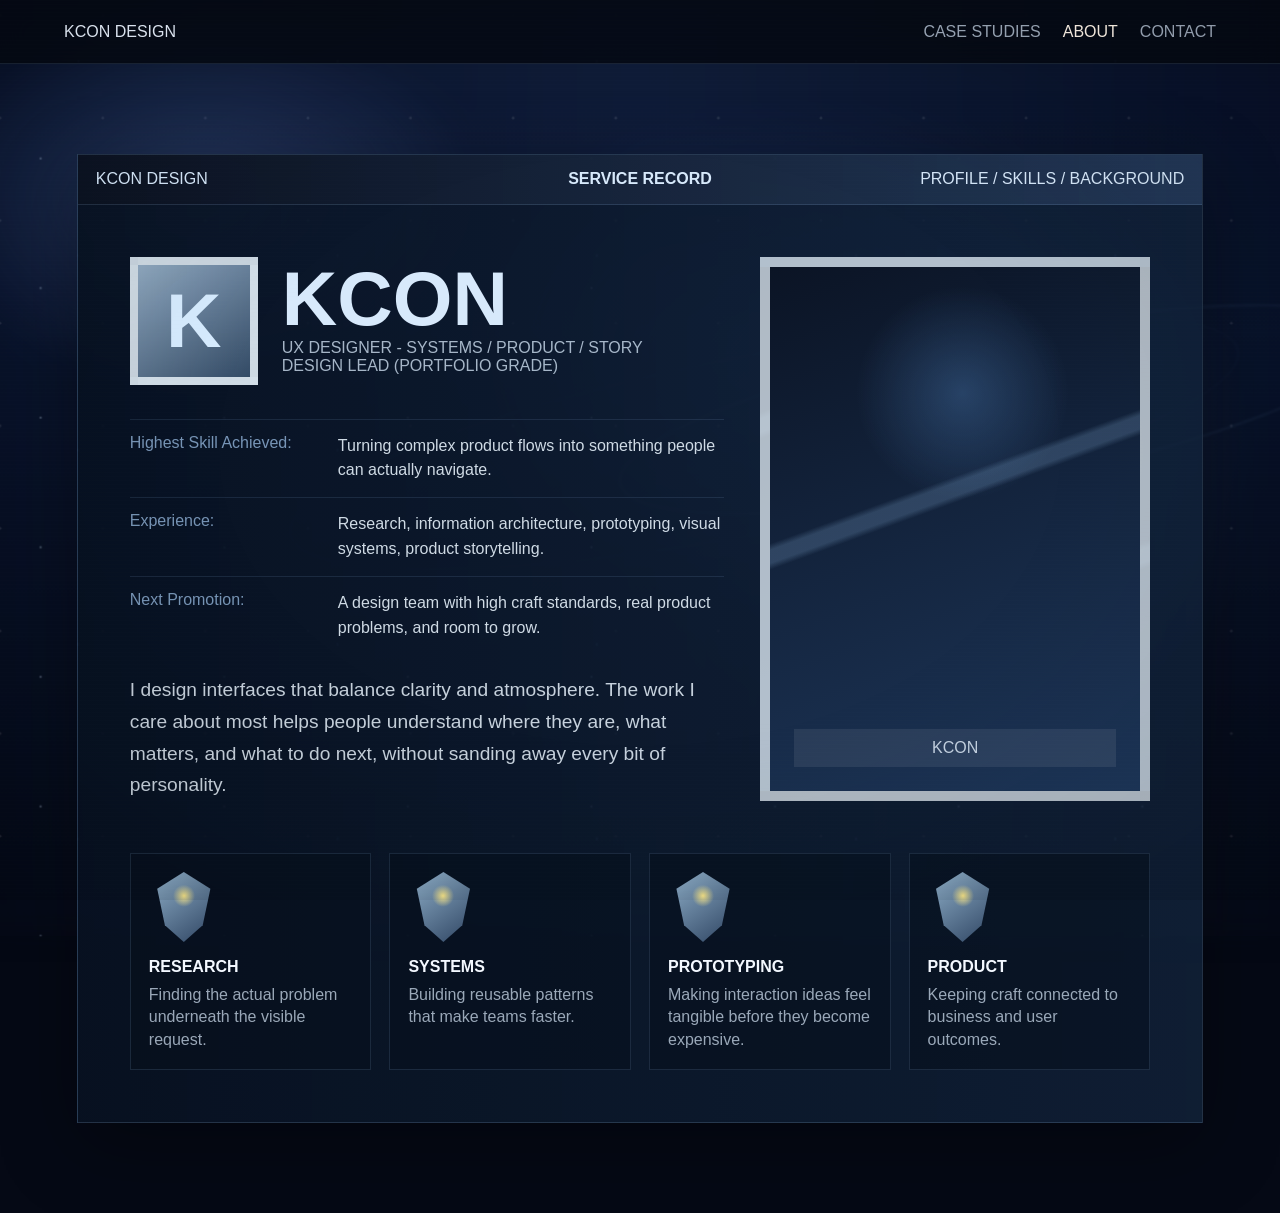
==== about-halo.html @ 11b6bf16 "Add files via upload" ====
<!doctype html>
<html lang="en">
  <head>
    <meta charset="utf-8">
    <meta name="viewport" content="width=device-width, initial-scale=1">
    <title>KCON Design - About Record</title>
    <link rel="stylesheet" href="halo-scroll.css">
  </head>
  <body class="about-page">
    <div class="ambient" aria-hidden="true">
      <div class="stars stars-a"></div>
      <div class="stars stars-b"></div>
      <div class="nebula"></div>
      <div class="ring ring-one"></div>
      <div class="ring ring-two"></div>
    </div>
    <div class="scanlines" aria-hidden="true"></div>

    <header class="page-top">
      <a href="halo-scroll.html">KCON DESIGN</a>
      <nav aria-label="Portfolio sections">
        <a href="halo-scroll.html#case-studies">Case Studies</a>
        <a aria-current="page" href="about-halo.html">About</a>
        <a href="halo-scroll.html#contact">Contact</a>
      </nav>
    </header>

    <main class="about-record-page">
      <section class="record-shell" aria-label="About service record">
        <div class="record-header">
          <span>KCON DESIGN</span>
          <strong>SERVICE RECORD</strong>
          <span>PROFILE / SKILLS / BACKGROUND</span>
        </div>

        <div class="record-page-grid">
          <section class="record-profile">
            <div class="record-identity">
              <div class="rank-mark" aria-hidden="true">K</div>
              <div>
                <h1>KCON</h1>
                <p>UX Designer - Systems / Product / Story</p>
                <span>Design Lead (Portfolio Grade)</span>
              </div>
            </div>

            <dl class="record-stats">
              <div>
                <dt>Highest Skill Achieved:</dt>
                <dd>Turning complex product flows into something people can actually navigate.</dd>
              </div>
              <div>
                <dt>Experience:</dt>
                <dd>Research, information architecture, prototyping, visual systems, product storytelling.</dd>
              </div>
              <div>
                <dt>Next Promotion:</dt>
                <dd>A design team with high craft standards, real product problems, and room to grow.</dd>
              </div>
            </dl>

            <p class="record-copy">I design interfaces that balance clarity and atmosphere. The work I care about most helps people understand where they are, what matters, and what to do next, without sanding away every bit of personality.</p>
          </section>

          <aside class="record-portrait" aria-label="Profile image placeholder">
            <div class="portrait-card">
              <span>KCON</span>
            </div>
          </aside>
        </div>

        <section class="skill-medals" aria-label="Skills">
          <div class="medal medal-research"><span></span><b>Research</b><em>Finding the actual problem underneath the visible request.</em></div>
          <div class="medal medal-systems"><span></span><b>Systems</b><em>Building reusable patterns that make teams faster.</em></div>
          <div class="medal medal-motion"><span></span><b>Prototyping</b><em>Making interaction ideas feel tangible before they become expensive.</em></div>
          <div class="medal medal-product"><span></span><b>Product</b><em>Keeping craft connected to business and user outcomes.</em></div>
        </section>
      </section>
    </main>
  </body>
</html>
---- halo-scroll.css ----
:root {
  --blue-black: #050915;
  --panel: rgba(4, 10, 21, 0.72);
  --panel-strong: rgba(10, 23, 43, 0.9);
  --panel-edge: rgba(151, 190, 236, 0.18);
  --text: #d7e9fb;
  --muted: rgba(216, 232, 250, 0.72);
  --accent: #a97851;
  --paper: #f4f7fb;
  --ink: #142033;
}

* {
  box-sizing: border-box;
}

html {
  scroll-behavior: smooth;
}

body {
  margin: 0;
  background: var(--blue-black);
  color: var(--text);
  font-family: Bahnschrift, "Arial Narrow", "Segoe UI", Arial, sans-serif;
}

.ambient,
.ambient > * {
  position: fixed;
  inset: 0;
}

.ambient {
  z-index: -4;
  transform: scale(1.08);
  animation: cameraDrift 52s ease-in-out infinite alternate;
  background:
    radial-gradient(circle at 72% 53%, rgba(80, 130, 190, 0.2), transparent 28%),
    linear-gradient(180deg, #08112a 0%, #0a1530 38%, #050916 100%);
}

.stars {
  opacity: 0.45;
  background-repeat: repeat;
}

.stars-a {
  background-image:
    radial-gradient(circle, rgba(207, 232, 255, 0.75) 0 1px, transparent 1.5px),
    radial-gradient(circle, rgba(124, 171, 232, 0.55) 0 1px, transparent 1.4px);
  background-size: 170px 120px, 240px 180px;
  animation: starPan 90s linear infinite;
}

.stars-b {
  opacity: 0.2;
  background-image: radial-gradient(circle, rgba(255, 255, 255, 0.7) 0 1px, transparent 1.3px);
  background-size: 95px 95px;
  animation: starPanReverse 120s linear infinite;
}

.nebula {
  opacity: 0.8;
  background:
    radial-gradient(ellipse at 18% 24%, rgba(110, 150, 230, 0.34), transparent 18%),
    radial-gradient(ellipse at 62% 40%, rgba(58, 112, 180, 0.24), transparent 30%),
    linear-gradient(90deg, rgba(4, 9, 18, 0.2), rgba(86, 122, 180, 0.13), rgba(4, 9, 18, 0.25));
  filter: blur(14px);
}

.ring {
  border: 2px solid rgba(126, 171, 218, 0.15);
  border-radius: 50%;
  filter: blur(1px);
  opacity: 0.6;
  transform: rotate(-11deg);
}

.ring-one {
  width: 56vw;
  height: 11vw;
  min-width: 640px;
  min-height: 125px;
  inset: 38% auto auto 48%;
}

.ring-two {
  width: 70vw;
  height: 13vw;
  min-width: 820px;
  min-height: 150px;
  inset: 40% auto auto 24%;
  opacity: 0.18;
}

.scanlines {
  position: fixed;
  inset: 0;
  z-index: 20;
  pointer-events: none;
  opacity: 0.16;
  background:
    linear-gradient(rgba(255, 255, 255, 0.04) 1px, transparent 1px),
    radial-gradient(ellipse at center, transparent 44%, rgba(0, 0, 0, 0.58) 100%);
  background-size: 100% 4px, 100% 100%;
}

.hero {
  position: relative;
  min-height: 100vh;
  overflow: hidden;
}

.menu-panel {
  position: absolute;
  left: clamp(20px, 6.8vw, 130px);
  bottom: 0;
  width: min(510px, calc(100vw - 40px));
  min-height: clamp(360px, 48vh, 500px);
  padding: 0 0 24px;
  background: linear-gradient(90deg, var(--panel), rgba(3, 8, 18, 0.42));
  border-left: 1px solid var(--panel-edge);
}

.menu-item,
.menu-settings {
  display: flex;
  align-items: center;
  min-height: 44px;
  padding: 5px 16px 3px;
  color: var(--muted);
  text-decoration: none;
  text-transform: uppercase;
  font-size: clamp(1.35rem, 2.1vw, 1.85rem);
  line-height: 1;
}

.menu-item.active,
.menu-item:hover {
  color: #fff5e9;
  background: linear-gradient(90deg, rgba(174, 108, 65, 0.92), rgba(125, 68, 45, 0.68));
}

.menu-settings {
  position: absolute;
  left: 0;
  right: 0;
  bottom: 28px;
  min-height: 48px;
  text-transform: none;
  font-size: 1.35rem;
  border-top: 1px solid rgba(151, 190, 236, 0.12);
  border-bottom: 1px solid rgba(151, 190, 236, 0.09);
}

.play-dot {
  position: relative;
  width: 28px;
  height: 28px;
  margin-right: 10px;
  border: 2px solid rgba(238, 246, 255, 0.85);
  border-radius: 50%;
}

.play-dot::before {
  content: "";
  position: absolute;
  left: 9px;
  top: 6px;
  width: 0;
  height: 0;
  border-top: 6px solid transparent;
  border-bottom: 6px solid transparent;
  border-left: 9px solid rgba(255, 255, 255, 0.94);
}

.brand-lockup {
  position: absolute;
  right: clamp(22px, 7.3vw, 140px);
  bottom: clamp(150px, 23vh, 250px);
  width: min(640px, 50vw);
  display: flex;
  flex-direction: column;
  align-items: flex-end;
  text-align: right;
}

.logo-word {
  color: #d9efff;
  font-family: "Eurostile Extended", "BankGothic Md BT", Bahnschrift, "Segoe UI", Arial, sans-serif;
  font-size: clamp(5.2rem, 9vw, 7.35rem);
  font-weight: 900;
  line-height: 0.72;
  transform: scaleX(1.34);
  transform-origin: right center;
  text-shadow:
    0 0 5px rgba(255, 255, 255, 0.8),
    0 0 20px rgba(89, 166, 255, 0.72),
    0 0 46px rgba(44, 115, 230, 0.48);
}

.subtitle {
  width: min(420px, 76%);
  margin-top: 10px;
  color: rgba(83, 122, 168, 0.92);
  font-family: "BankGothic Md BT", Bahnschrift, "Arial Narrow", Arial, sans-serif;
  font-size: clamp(1.85rem, 3.8vw, 2.72rem);
  font-weight: 900;
  line-height: 0.78;
  transform: scaleX(1.18) scaleY(0.98);
  transform-origin: right center;
}

.brand-lockup p {
  max-width: 560px;
  margin: 24px 0 0 auto;
  color: rgba(216, 232, 250, 0.72);
  font-size: 1.06rem;
}

.section-band {
  position: relative;
  padding: 110px clamp(24px, 7vw, 120px);
  background: rgba(5, 10, 20, 0.82);
  border-top: 1px solid rgba(161, 197, 236, 0.12);
}

.section-heading {
  display: grid;
  grid-template-columns: 0.38fr 1fr;
  gap: 54px;
  max-width: 1220px;
  margin: 0 auto 46px;
}

.section-heading p,
.case-preview p,
.case-article header p,
.article-section > div > p,
.contact-band > p {
  margin: 0;
  color: rgba(155, 190, 229, 0.76);
  text-transform: uppercase;
  font-weight: 700;
}

.section-heading h1 {
  margin: 0;
  max-width: 840px;
  font-size: clamp(2.4rem, 5vw, 5rem);
  line-height: 0.95;
}

.case-console {
  max-width: 1220px;
  margin: 0 auto;
  color: #dbeeff;
  background: linear-gradient(90deg, rgba(8, 18, 34, 0.9), rgba(18, 36, 60, 0.74));
  border: 1px solid rgba(161, 197, 236, 0.18);
  box-shadow: 0 22px 70px rgba(0, 0, 0, 0.34);
}

.console-header,
.console-footer {
  display: grid;
  grid-template-columns: 1fr auto 1fr;
  align-items: center;
  min-height: 42px;
  padding: 0 18px;
  background: linear-gradient(90deg, rgba(12, 19, 34, 0.94), rgba(40, 63, 96, 0.78));
  border-bottom: 1px solid rgba(151, 190, 236, 0.16);
}

.console-header span:last-child {
  text-align: right;
}

.console-grid {
  display: grid;
  grid-template-columns: minmax(360px, 0.95fr) minmax(440px, 1.05fr);
  gap: 26px;
  padding: 28px;
}

.case-list {
  display: grid;
  grid-template-columns: 1fr 1fr;
  align-content: start;
  gap: 14px;
}

.case-card {
  display: grid;
  gap: 10px;
  min-height: 168px;
  padding: 12px;
  color: #e7f2ff;
  text-decoration: none;
  background: rgba(13, 28, 50, 0.76);
  border: 1px solid rgba(159, 196, 236, 0.16);
}

.case-card.active,
.case-card:hover {
  background:
    linear-gradient(90deg, rgba(164, 94, 54, 0.46), rgba(13, 28, 50, 0.76)),
    rgba(13, 28, 50, 0.76);
  border-color: rgba(222, 177, 134, 0.46);
}

.case-card strong {
  display: block;
  font-size: 1.05rem;
}

.case-card em {
  display: block;
  margin-top: 3px;
  color: rgba(216, 232, 250, 0.7);
  font-style: normal;
  line-height: 1.25;
}

.case-thumb,
.preview-frame {
  min-height: 96px;
  border: 8px solid rgba(5, 10, 19, 0.7);
}

.preview-frame {
  min-height: 250px;
  border-width: 12px;
}

.thumb-orbit {
  background:
    radial-gradient(circle at 72% 34%, transparent 0 24px, rgba(224, 237, 255, 0.86) 25px 28px, transparent 29px),
    linear-gradient(135deg, rgba(210, 154, 110, 0.74), transparent 32%),
    linear-gradient(160deg, #213b5f, #0c1526 66%);
}

.thumb-signal {
  background:
    linear-gradient(90deg, transparent 18%, rgba(126, 189, 255, 0.72) 19% 21%, transparent 22%),
    radial-gradient(circle at 28% 42%, rgba(151, 231, 203, 0.82), transparent 16%),
    linear-gradient(145deg, #12364f, #071323);
}

.thumb-field {
  background:
    radial-gradient(circle at 68% 32%, rgba(216, 154, 104, 0.72), transparent 19%),
    linear-gradient(160deg, #1b2b40, #081324);
}

.thumb-atlas {
  background:
    linear-gradient(120deg, rgba(222, 233, 245, 0.86) 0 18%, transparent 18% 33%, rgba(154, 209, 255, 0.54) 33% 45%, transparent 46%),
    radial-gradient(circle at 70% 72%, rgba(205, 149, 104, 0.78), transparent 20%),
    linear-gradient(145deg, #10243e, #060d18);
}

.case-preview {
  padding: 16px;
  background: rgba(8, 18, 35, 0.48);
  border-left: 1px solid rgba(151, 190, 236, 0.12);
}

.case-preview h2 {
  margin: 10px 0 10px;
  color: #f2f8ff;
  font-size: clamp(2.1rem, 4vw, 3.8rem);
  line-height: 0.96;
}

.case-preview > span {
  display: block;
  color: rgba(226, 239, 255, 0.76);
  line-height: 1.55;
}

.case-preview dl {
  display: grid;
  grid-template-columns: 1fr;
  gap: 8px;
  margin: 22px 0;
}

.case-preview dl div {
  display: grid;
  grid-template-columns: 90px 1fr;
  gap: 14px;
}

.case-preview dt {
  color: rgba(151, 190, 236, 0.74);
  text-transform: uppercase;
}

.case-preview dd {
  margin: 0;
}

.open-case {
  display: inline-flex;
  align-items: center;
  min-height: 40px;
  padding: 0 16px;
  color: #fff7ef;
  text-decoration: none;
  text-transform: uppercase;
  background: linear-gradient(90deg, rgba(174, 108, 65, 0.92), rgba(125, 68, 45, 0.68));
}

.console-footer {
  display: flex;
  justify-content: space-between;
  min-height: 44px;
  border-top: 1px solid rgba(151, 190, 236, 0.12);
  border-bottom: 0;
  color: rgba(216, 232, 250, 0.72);
}

.console-footer b {
  display: inline-grid;
  place-items: center;
  width: 19px;
  height: 19px;
  margin-right: 6px;
  color: #dff7df;
  background: #2b8c47;
  border-radius: 50%;
  font-size: 0.75rem;
}

.console-footer .button-b {
  color: #ffd8da;
  background: #a63042;
}

.case-article {
  max-width: 1120px;
  margin: 0 auto 120px;
  color: var(--ink);
  background: var(--paper);
  box-shadow: 0 30px 90px rgba(0, 0, 0, 0.36);
}

.article-hero {
  padding: 58px;
  color: #f7fbff;
  background:
    radial-gradient(circle at 82% 18%, rgba(93, 151, 218, 0.42), transparent 26%),
    linear-gradient(135deg, #101a2b, #263d5f);
}

.article-hero h2 {
  max-width: 720px;
  margin: 14px 0 18px;
  font-size: clamp(2.8rem, 6vw, 5.5rem);
  line-height: 0.94;
}

.article-hero span {
  display: block;
  max-width: 720px;
  color: rgba(238, 246, 255, 0.82);
  font-size: 1.25rem;
  line-height: 1.5;
}

.article-hero dl {
  display: grid;
  grid-template-columns: repeat(3, 1fr);
  gap: 18px;
  margin: 46px 0 0;
}

.article-hero dt {
  color: rgba(209, 229, 249, 0.6);
  font-size: 0.8rem;
  text-transform: uppercase;
}

.article-hero dd {
  margin: 6px 0 0;
}

.article-section {
  padding: 58px;
}

.article-split {
  display: grid;
  grid-template-columns: 0.8fr 1.2fr;
  gap: 54px;
}

.article-section h3 {
  margin: 0;
  color: #162239;
  font-size: 2.2rem;
  line-height: 1.08;
}

.article-section p {
  margin: 0;
  color: #465870;
  line-height: 1.65;
}

.article-showcase,
.article-cards {
  display: grid;
  grid-template-columns: repeat(3, 1fr);
  gap: 18px;
  padding: 0 58px 58px;
}

.phone-mock {
  display: grid;
  place-items: end center;
  min-height: 330px;
  padding: 24px;
  color: #eaf3ff;
  background:
    radial-gradient(circle at 50% 28%, rgba(80, 151, 222, 0.36), transparent 23%),
    linear-gradient(160deg, #101c2f, #263f63);
  border-radius: 8px;
  box-shadow: inset 0 0 0 10px #111928;
}

.phone-mock.alt {
  background:
    radial-gradient(circle at 48% 34%, rgba(184, 112, 74, 0.34), transparent 24%),
    linear-gradient(160deg, #121b2c, #31415c);
}

.phone-mock.third {
  background:
    radial-gradient(circle at 54% 24%, rgba(103, 174, 139, 0.34), transparent 24%),
    linear-gradient(160deg, #101c2f, #1d3c4c);
}

.phone-mock span {
  width: 100%;
  padding: 12px;
  text-align: center;
  background: rgba(255, 255, 255, 0.1);
}

.article-cards {
  padding-top: 0;
}

.article-cards div {
  padding: 24px;
  background: #e8eef6;
  border: 1px solid #d5deeb;
}

.case-page {
  background:
    radial-gradient(ellipse at 78% 18%, rgba(88, 141, 203, 0.2), transparent 30%),
    linear-gradient(180deg, #060b16, #111a2a 40%, #edf2f8 40%);
}

.case-page-main {
  padding: clamp(36px, 7vw, 92px) clamp(20px, 6vw, 110px) 120px;
}

.case-page-article {
  margin-bottom: 0;
}

.signal-hero {
  background:
    radial-gradient(circle at 72% 24%, rgba(103, 205, 180, 0.34), transparent 24%),
    linear-gradient(135deg, #0d1c2c, #224766);
}

.field-hero {
  background:
    radial-gradient(circle at 78% 20%, rgba(216, 154, 104, 0.36), transparent 24%),
    linear-gradient(135deg, #111a2b, #35415e);
}

.atlas-hero {
  background:
    radial-gradient(circle at 78% 20%, rgba(205, 149, 104, 0.34), transparent 24%),
    linear-gradient(135deg, #111827, #2a4565);
}

.contact-band {
  min-height: 70vh;
}

.contact-band h2 {
  max-width: 760px;
  margin: 18px 0 24px;
  font-size: clamp(2.4rem, 5vw, 5rem);
  line-height: 0.96;
}

.contact-band a {
  color: #eaf3ff;
  font-size: 1.25rem;
}

.page-top {
  position: sticky;
  top: 0;
  z-index: 10;
  display: flex;
  justify-content: space-between;
  align-items: center;
  min-height: 64px;
  padding: 0 clamp(20px, 5vw, 72px);
  color: #eaf3ff;
  background: rgba(5, 9, 18, 0.82);
  border-bottom: 1px solid rgba(151, 190, 236, 0.14);
  backdrop-filter: blur(14px);
}

.page-top a {
  color: inherit;
  text-decoration: none;
  text-transform: uppercase;
  letter-spacing: 0;
}

.page-top nav {
  display: flex;
  gap: 22px;
}

.page-top nav a {
  color: rgba(216, 232, 250, 0.72);
}

.page-top nav a[aria-current="page"],
.page-top nav a:hover {
  color: #fff5e9;
}

.about-record-page {
  min-height: calc(100vh - 64px);
  padding: clamp(36px, 7vw, 92px) clamp(20px, 6vw, 110px);
}

.record-shell {
  max-width: 1180px;
  margin: 0 auto;
  background: linear-gradient(90deg, rgba(8, 18, 34, 0.92), rgba(18, 36, 60, 0.78));
  border: 1px solid rgba(161, 197, 236, 0.18);
  box-shadow: 0 22px 70px rgba(0, 0, 0, 0.34);
}

.record-header {
  display: grid;
  grid-template-columns: 1fr auto 1fr;
  align-items: center;
  min-height: 50px;
  padding: 0 18px;
  background: linear-gradient(90deg, rgba(12, 19, 34, 0.94), rgba(40, 63, 96, 0.78));
  border-bottom: 1px solid rgba(151, 190, 236, 0.16);
}

.record-header span:last-child {
  text-align: right;
}

.record-page-grid {
  display: grid;
  grid-template-columns: minmax(0, 1fr) minmax(280px, 390px);
  gap: 36px;
  padding: clamp(26px, 5vw, 52px);
}

.record-identity {
  display: grid;
  grid-template-columns: 128px 1fr;
  gap: 24px;
  align-items: center;
}

.rank-mark {
  display: grid;
  place-items: center;
  width: 128px;
  height: 128px;
  color: #d7ecff;
  background: linear-gradient(145deg, rgba(158, 185, 210, 0.9), rgba(58, 84, 112, 0.86));
  border: 8px solid rgba(221, 231, 239, 0.88);
  font-size: 4.8rem;
  font-weight: 800;
}

.record-identity h1 {
  margin: 0 0 8px;
  font-size: clamp(3rem, 6vw, 5.5rem);
  line-height: 0.85;
}

.record-identity p,
.record-identity span {
  display: block;
  margin: 0;
  color: rgba(216, 232, 250, 0.76);
  text-transform: uppercase;
}

.record-stats {
  display: grid;
  gap: 14px;
  margin: 34px 0;
}

.record-stats div {
  display: grid;
  grid-template-columns: 190px 1fr;
  gap: 18px;
  padding-top: 14px;
  border-top: 1px solid rgba(151, 190, 236, 0.12);
}

.record-stats dt {
  color: rgba(155, 190, 229, 0.76);
}

.record-stats dd {
  margin: 0;
  color: rgba(235, 246, 255, 0.88);
  line-height: 1.55;
}

.record-copy {
  max-width: 760px;
  margin: 0;
  color: rgba(235, 246, 255, 0.84);
  font-size: 1.2rem;
  line-height: 1.65;
}

.record-portrait {
  display: grid;
  align-items: stretch;
}

.portrait-card {
  display: grid;
  place-items: end center;
  min-height: 420px;
  padding: 24px;
  color: rgba(230, 243, 255, 0.82);
  background:
    linear-gradient(160deg, transparent 0 42%, rgba(146, 189, 231, 0.22) 43% 45%, transparent 46%),
    radial-gradient(circle at 52% 24%, rgba(98, 160, 230, 0.28), transparent 24%),
    linear-gradient(160deg, #0b1425, #1d3659);
  border: 10px solid rgba(221, 231, 239, 0.78);
}

.portrait-card span {
  width: 100%;
  padding: 10px;
  text-align: center;
  background: rgba(255, 255, 255, 0.08);
}

.skill-medals {
  display: grid;
  grid-template-columns: repeat(4, 1fr);
  gap: 18px;
  padding: 0 clamp(26px, 5vw, 52px) clamp(26px, 5vw, 52px);
}

.medal {
  min-height: 190px;
  padding: 18px;
  background: rgba(7, 15, 29, 0.55);
  border: 1px solid rgba(151, 190, 236, 0.14);
}

.medal span {
  display: block;
  width: 70px;
  height: 70px;
  margin-bottom: 16px;
  background:
    radial-gradient(circle at 50% 34%, rgba(250, 230, 133, 0.96), transparent 19%),
    linear-gradient(145deg, rgba(166, 202, 229, 0.88), rgba(48, 71, 103, 0.88));
  clip-path: polygon(50% 0, 88% 24%, 77% 76%, 50% 100%, 23% 76%, 12% 24%);
}

.medal b,
.medal em {
  display: block;
}

.medal b {
  color: #f3f8ff;
  text-transform: uppercase;
}

.medal em {
  margin-top: 8px;
  color: rgba(216, 232, 250, 0.7);
  font-style: normal;
  line-height: 1.4;
}

@keyframes cameraDrift {
  from { transform: scale(1.09) translate3d(-1.8%, -0.7%, 0); }
  to { transform: scale(1.09) translate3d(2.5%, 1.1%, 0); }
}

@keyframes starPan {
  to { background-position: -700px 30px, -460px 80px; }
}

@keyframes starPanReverse {
  to { background-position: 440px 0; }
}

@media (max-width: 920px) {
  .brand-lockup {
    top: 12vh;
    right: 20px;
    bottom: auto;
    left: 20px;
    width: auto;
  }

  .section-heading,
  .console-grid,
  .article-split,
  .article-showcase,
  .article-cards,
  .article-hero dl {
    grid-template-columns: 1fr;
  }

  .record-page-grid,
  .skill-medals,
  .record-stats div {
    grid-template-columns: 1fr;
  }

  .case-list {
    grid-template-columns: 1fr;
  }

  .article-hero,
  .article-section {
    padding: 34px 24px;
  }

  .article-showcase,
  .article-cards {
    padding: 0 24px 34px;
  }
}

@media (max-width: 620px) {
  .menu-panel {
    left: 16px;
    right: 16px;
    width: auto;
  }

  .logo-word {
    transform: scaleX(1.08);
    transform-origin: right center;
  }

  .console-header {
    grid-template-columns: 1fr;
    gap: 4px;
    padding: 10px 14px;
  }

  .console-header strong {
    order: -1;
  }

  .console-header span:last-child {
    text-align: left;
  }

  .case-preview dl div {
    grid-template-columns: 1fr;
    gap: 2px;
  }

  .page-top,
  .page-top nav,
  .record-identity {
    align-items: flex-start;
    grid-template-columns: 1fr;
  }

  .page-top {
    display: grid;
    gap: 8px;
    padding-top: 12px;
    padding-bottom: 12px;
  }

  .rank-mark {
    width: 112px;
    height: 112px;
  }
}
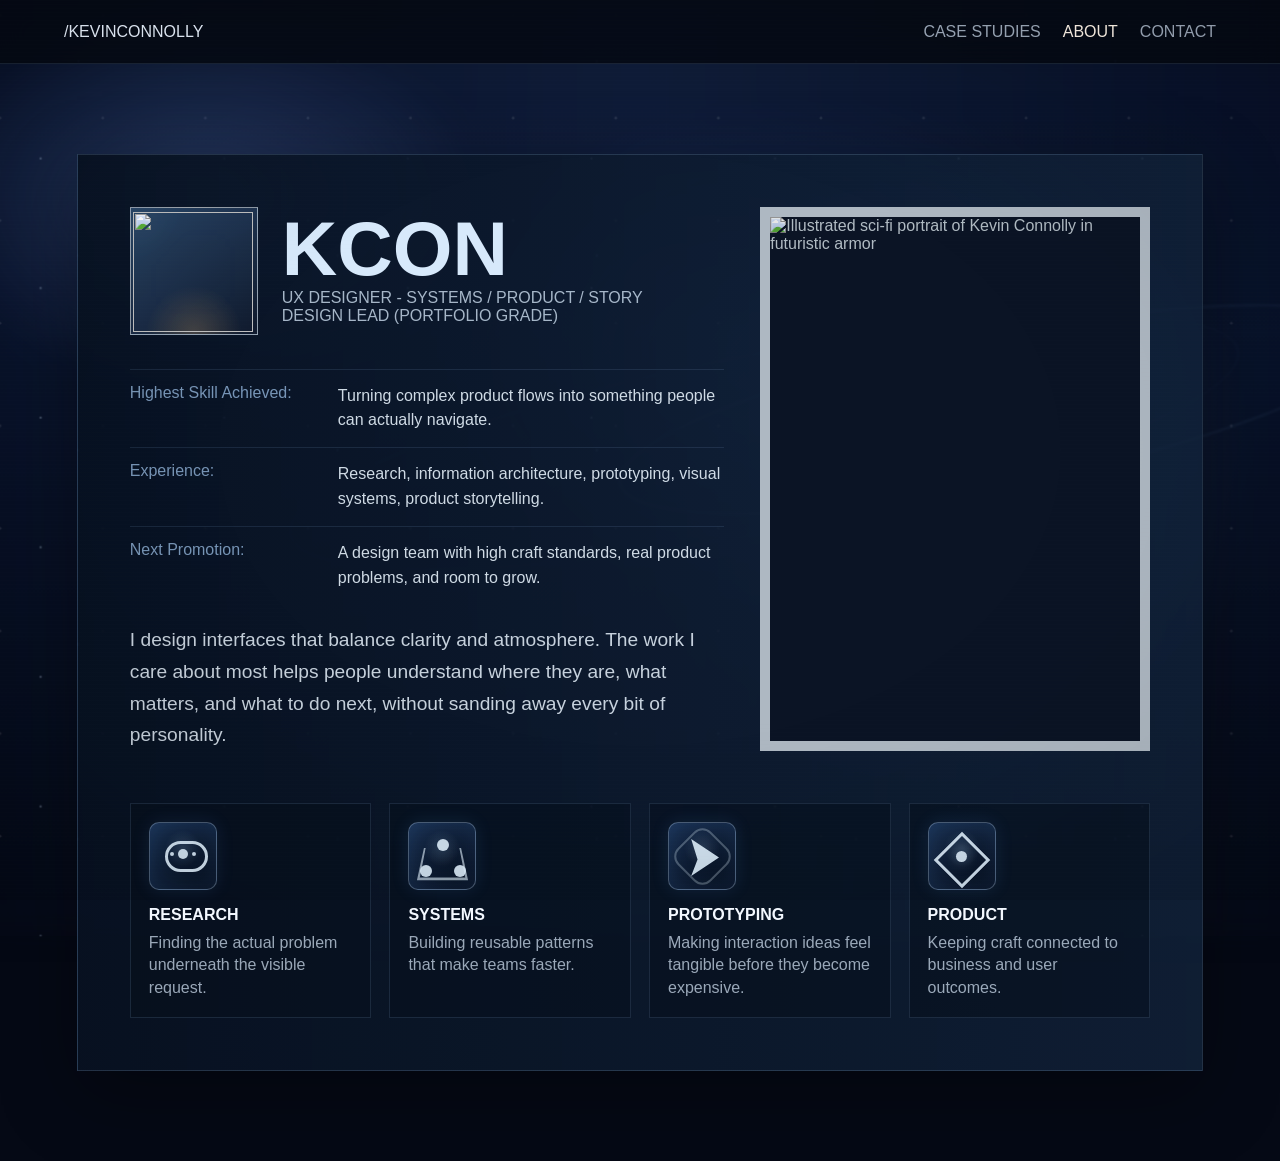
==== commit 05f026b7: "Add files via upload" ====
--- a/about-halo.html
+++ b/about-halo.html
@@ -1,81 +1,77 @@
-<!doctype html>
-<html lang="en">
-  <head>
-    <meta charset="utf-8">
-    <meta name="viewport" content="width=device-width, initial-scale=1">
-    <title>KCON Design - About Record</title>
-    <link rel="stylesheet" href="halo-scroll.css">
-  </head>
-  <body class="about-page">
-    <div class="ambient" aria-hidden="true">
-      <div class="stars stars-a"></div>
-      <div class="stars stars-b"></div>
-      <div class="nebula"></div>
-      <div class="ring ring-one"></div>
-      <div class="ring ring-two"></div>
-    </div>
-    <div class="scanlines" aria-hidden="true"></div>
-
-    <header class="page-top">
-      <a href="halo-scroll.html">KCON DESIGN</a>
-      <nav aria-label="Portfolio sections">
-        <a href="halo-scroll.html#case-studies">Case Studies</a>
-        <a aria-current="page" href="about-halo.html">About</a>
-        <a href="halo-scroll.html#contact">Contact</a>
-      </nav>
-    </header>
-
-    <main class="about-record-page">
-      <section class="record-shell" aria-label="About service record">
-        <div class="record-header">
-          <span>KCON DESIGN</span>
-          <strong>SERVICE RECORD</strong>
-          <span>PROFILE / SKILLS / BACKGROUND</span>
-        </div>
-
-        <div class="record-page-grid">
-          <section class="record-profile">
-            <div class="record-identity">
-              <div class="rank-mark" aria-hidden="true">K</div>
-              <div>
-                <h1>KCON</h1>
-                <p>UX Designer - Systems / Product / Story</p>
-                <span>Design Lead (Portfolio Grade)</span>
+<!doctype html>
+<html lang="en">
+  <head>
+    <meta charset="utf-8">
+    <meta name="viewport" content="width=device-width, initial-scale=1">
+    <title>KCON Design - About Record</title>
+    <link rel="stylesheet" href="halo-scroll.css">
+  </head>
+  <body class="about-page">
+    <div class="ambient" aria-hidden="true">
+      <div class="stars stars-a"></div>
+      <div class="stars stars-b"></div>
+      <div class="nebula"></div>
+      <div class="ring ring-one"></div>
+      <div class="ring ring-two"></div>
+    </div>
+    <div class="scanlines" aria-hidden="true"></div>
+
+    <header class="page-top">
+      <a href="index.html">/kevinconnolly</a>
+      <nav aria-label="Portfolio sections">
+        <a href="index.html#case-studies">Case Studies</a>
+        <a aria-current="page" href="about-halo.html">About</a>
+        <a href="index.html#contact">Contact</a>
+      </nav>
+    </header>
+
+    <main class="about-record-page">
+      <section class="record-shell" aria-label="About Kevin Connolly">
+        <div class="record-page-grid">
+          <section class="record-profile">
+            <div class="record-identity">
+              <div class="rank-mark unicorn-mark" aria-hidden="true">
+                <img src="assets/unicorn-silhouette.png" alt="">
               </div>
-            </div>
-
-            <dl class="record-stats">
-              <div>
-                <dt>Highest Skill Achieved:</dt>
-                <dd>Turning complex product flows into something people can actually navigate.</dd>
-              </div>
-              <div>
-                <dt>Experience:</dt>
-                <dd>Research, information architecture, prototyping, visual systems, product storytelling.</dd>
-              </div>
-              <div>
-                <dt>Next Promotion:</dt>
-                <dd>A design team with high craft standards, real product problems, and room to grow.</dd>
-              </div>
-            </dl>
-
-            <p class="record-copy">I design interfaces that balance clarity and atmosphere. The work I care about most helps people understand where they are, what matters, and what to do next, without sanding away every bit of personality.</p>
-          </section>
-
-          <aside class="record-portrait" aria-label="Profile image placeholder">
-            <div class="portrait-card">
-              <span>KCON</span>
-            </div>
+              <div>
+                <h1>KCON</h1>
+                <p>UX Designer - Systems / Product / Story</p>
+                <span>Design Lead (Portfolio Grade)</span>
+              </div>
+            </div>
+
+            <dl class="record-stats">
+              <div>
+                <dt>Highest Skill Achieved:</dt>
+                <dd>Turning complex product flows into something people can actually navigate.</dd>
+              </div>
+              <div>
+                <dt>Experience:</dt>
+                <dd>Research, information architecture, prototyping, visual systems, product storytelling.</dd>
+              </div>
+              <div>
+                <dt>Next Promotion:</dt>
+                <dd>A design team with high craft standards, real product problems, and room to grow.</dd>
+              </div>
+            </dl>
+
+            <p class="record-copy">I design interfaces that balance clarity and atmosphere. The work I care about most helps people understand where they are, what matters, and what to do next, without sanding away every bit of personality.</p>
+          </section>
+
+          <aside class="record-portrait" aria-label="Profile photo">
+            <figure class="portrait-card portrait-photo">
+              <img src="assets/kevin-spartan-portrait.png" alt="Illustrated sci-fi portrait of Kevin Connolly in futuristic armor">
+            </figure>
           </aside>
-        </div>
-
-        <section class="skill-medals" aria-label="Skills">
-          <div class="medal medal-research"><span></span><b>Research</b><em>Finding the actual problem underneath the visible request.</em></div>
-          <div class="medal medal-systems"><span></span><b>Systems</b><em>Building reusable patterns that make teams faster.</em></div>
-          <div class="medal medal-motion"><span></span><b>Prototyping</b><em>Making interaction ideas feel tangible before they become expensive.</em></div>
-          <div class="medal medal-product"><span></span><b>Product</b><em>Keeping craft connected to business and user outcomes.</em></div>
-        </section>
-      </section>
-    </main>
-  </body>
-</html>
+        </div>
+
+        <section class="skill-medals" aria-label="Skills">
+          <div class="medal medal-research"><span></span><b>Research</b><em>Finding the actual problem underneath the visible request.</em></div>
+          <div class="medal medal-systems"><span></span><b>Systems</b><em>Building reusable patterns that make teams faster.</em></div>
+          <div class="medal medal-motion"><span></span><b>Prototyping</b><em>Making interaction ideas feel tangible before they become expensive.</em></div>
+          <div class="medal medal-product"><span></span><b>Product</b><em>Keeping craft connected to business and user outcomes.</em></div>
+        </section>
+      </section>
+    </main>
+  </body>
+</html>
--- a/halo-scroll.css
+++ b/halo-scroll.css
@@ -1,358 +1,362 @@
-:root {
-  --blue-black: #050915;
-  --panel: rgba(4, 10, 21, 0.72);
-  --panel-strong: rgba(10, 23, 43, 0.9);
-  --panel-edge: rgba(151, 190, 236, 0.18);
-  --text: #d7e9fb;
-  --muted: rgba(216, 232, 250, 0.72);
-  --accent: #a97851;
-  --paper: #f4f7fb;
-  --ink: #142033;
-}
-
-* {
-  box-sizing: border-box;
-}
-
-html {
-  scroll-behavior: smooth;
-}
-
-body {
-  margin: 0;
-  background: var(--blue-black);
-  color: var(--text);
-  font-family: Bahnschrift, "Arial Narrow", "Segoe UI", Arial, sans-serif;
-}
-
-.ambient,
-.ambient > * {
-  position: fixed;
-  inset: 0;
-}
-
-.ambient {
-  z-index: -4;
-  transform: scale(1.08);
-  animation: cameraDrift 52s ease-in-out infinite alternate;
-  background:
-    radial-gradient(circle at 72% 53%, rgba(80, 130, 190, 0.2), transparent 28%),
-    linear-gradient(180deg, #08112a 0%, #0a1530 38%, #050916 100%);
-}
-
-.stars {
-  opacity: 0.45;
-  background-repeat: repeat;
-}
-
-.stars-a {
-  background-image:
-    radial-gradient(circle, rgba(207, 232, 255, 0.75) 0 1px, transparent 1.5px),
-    radial-gradient(circle, rgba(124, 171, 232, 0.55) 0 1px, transparent 1.4px);
-  background-size: 170px 120px, 240px 180px;
-  animation: starPan 90s linear infinite;
-}
-
-.stars-b {
-  opacity: 0.2;
-  background-image: radial-gradient(circle, rgba(255, 255, 255, 0.7) 0 1px, transparent 1.3px);
-  background-size: 95px 95px;
-  animation: starPanReverse 120s linear infinite;
-}
-
-.nebula {
-  opacity: 0.8;
-  background:
-    radial-gradient(ellipse at 18% 24%, rgba(110, 150, 230, 0.34), transparent 18%),
-    radial-gradient(ellipse at 62% 40%, rgba(58, 112, 180, 0.24), transparent 30%),
-    linear-gradient(90deg, rgba(4, 9, 18, 0.2), rgba(86, 122, 180, 0.13), rgba(4, 9, 18, 0.25));
-  filter: blur(14px);
-}
-
-.ring {
-  border: 2px solid rgba(126, 171, 218, 0.15);
-  border-radius: 50%;
-  filter: blur(1px);
-  opacity: 0.6;
-  transform: rotate(-11deg);
-}
-
-.ring-one {
-  width: 56vw;
-  height: 11vw;
-  min-width: 640px;
-  min-height: 125px;
-  inset: 38% auto auto 48%;
-}
-
-.ring-two {
-  width: 70vw;
-  height: 13vw;
-  min-width: 820px;
-  min-height: 150px;
-  inset: 40% auto auto 24%;
-  opacity: 0.18;
-}
-
-.scanlines {
-  position: fixed;
-  inset: 0;
-  z-index: 20;
-  pointer-events: none;
-  opacity: 0.16;
-  background:
-    linear-gradient(rgba(255, 255, 255, 0.04) 1px, transparent 1px),
-    radial-gradient(ellipse at center, transparent 44%, rgba(0, 0, 0, 0.58) 100%);
-  background-size: 100% 4px, 100% 100%;
-}
-
-.hero {
-  position: relative;
-  min-height: 100vh;
-  overflow: hidden;
-}
-
-.menu-panel {
-  position: absolute;
-  left: clamp(20px, 6.8vw, 130px);
-  bottom: 0;
-  width: min(510px, calc(100vw - 40px));
-  min-height: clamp(360px, 48vh, 500px);
-  padding: 0 0 24px;
-  background: linear-gradient(90deg, var(--panel), rgba(3, 8, 18, 0.42));
-  border-left: 1px solid var(--panel-edge);
-}
-
-.menu-item,
-.menu-settings {
-  display: flex;
-  align-items: center;
-  min-height: 44px;
-  padding: 5px 16px 3px;
-  color: var(--muted);
-  text-decoration: none;
-  text-transform: uppercase;
-  font-size: clamp(1.35rem, 2.1vw, 1.85rem);
-  line-height: 1;
-}
-
-.menu-item.active,
-.menu-item:hover {
-  color: #fff5e9;
-  background: linear-gradient(90deg, rgba(174, 108, 65, 0.92), rgba(125, 68, 45, 0.68));
-}
-
-.menu-settings {
-  position: absolute;
-  left: 0;
-  right: 0;
-  bottom: 28px;
-  min-height: 48px;
-  text-transform: none;
-  font-size: 1.35rem;
-  border-top: 1px solid rgba(151, 190, 236, 0.12);
-  border-bottom: 1px solid rgba(151, 190, 236, 0.09);
-}
-
-.play-dot {
-  position: relative;
-  width: 28px;
-  height: 28px;
-  margin-right: 10px;
-  border: 2px solid rgba(238, 246, 255, 0.85);
-  border-radius: 50%;
-}
-
-.play-dot::before {
-  content: "";
-  position: absolute;
-  left: 9px;
-  top: 6px;
-  width: 0;
-  height: 0;
-  border-top: 6px solid transparent;
-  border-bottom: 6px solid transparent;
-  border-left: 9px solid rgba(255, 255, 255, 0.94);
-}
-
-.brand-lockup {
-  position: absolute;
-  right: clamp(22px, 7.3vw, 140px);
-  bottom: clamp(150px, 23vh, 250px);
-  width: min(640px, 50vw);
-  display: flex;
-  flex-direction: column;
-  align-items: flex-end;
-  text-align: right;
-}
-
-.logo-word {
-  color: #d9efff;
-  font-family: "Eurostile Extended", "BankGothic Md BT", Bahnschrift, "Segoe UI", Arial, sans-serif;
-  font-size: clamp(5.2rem, 9vw, 7.35rem);
-  font-weight: 900;
-  line-height: 0.72;
-  transform: scaleX(1.34);
-  transform-origin: right center;
-  text-shadow:
-    0 0 5px rgba(255, 255, 255, 0.8),
-    0 0 20px rgba(89, 166, 255, 0.72),
-    0 0 46px rgba(44, 115, 230, 0.48);
-}
-
-.subtitle {
-  width: min(420px, 76%);
-  margin-top: 10px;
-  color: rgba(83, 122, 168, 0.92);
-  font-family: "BankGothic Md BT", Bahnschrift, "Arial Narrow", Arial, sans-serif;
-  font-size: clamp(1.85rem, 3.8vw, 2.72rem);
-  font-weight: 900;
-  line-height: 0.78;
-  transform: scaleX(1.18) scaleY(0.98);
-  transform-origin: right center;
-}
-
-.brand-lockup p {
-  max-width: 560px;
-  margin: 24px 0 0 auto;
-  color: rgba(216, 232, 250, 0.72);
-  font-size: 1.06rem;
-}
-
-.section-band {
-  position: relative;
-  padding: 110px clamp(24px, 7vw, 120px);
-  background: rgba(5, 10, 20, 0.82);
-  border-top: 1px solid rgba(161, 197, 236, 0.12);
-}
-
-.section-heading {
-  display: grid;
-  grid-template-columns: 0.38fr 1fr;
-  gap: 54px;
-  max-width: 1220px;
-  margin: 0 auto 46px;
-}
-
-.section-heading p,
-.case-preview p,
-.case-article header p,
-.article-section > div > p,
-.contact-band > p {
-  margin: 0;
-  color: rgba(155, 190, 229, 0.76);
-  text-transform: uppercase;
-  font-weight: 700;
-}
-
-.section-heading h1 {
-  margin: 0;
-  max-width: 840px;
-  font-size: clamp(2.4rem, 5vw, 5rem);
-  line-height: 0.95;
-}
-
-.case-console {
-  max-width: 1220px;
-  margin: 0 auto;
-  color: #dbeeff;
-  background: linear-gradient(90deg, rgba(8, 18, 34, 0.9), rgba(18, 36, 60, 0.74));
-  border: 1px solid rgba(161, 197, 236, 0.18);
-  box-shadow: 0 22px 70px rgba(0, 0, 0, 0.34);
-}
-
-.console-header,
-.console-footer {
-  display: grid;
-  grid-template-columns: 1fr auto 1fr;
-  align-items: center;
-  min-height: 42px;
-  padding: 0 18px;
-  background: linear-gradient(90deg, rgba(12, 19, 34, 0.94), rgba(40, 63, 96, 0.78));
-  border-bottom: 1px solid rgba(151, 190, 236, 0.16);
-}
-
-.console-header span:last-child {
-  text-align: right;
-}
-
-.console-grid {
-  display: grid;
-  grid-template-columns: minmax(360px, 0.95fr) minmax(440px, 1.05fr);
-  gap: 26px;
-  padding: 28px;
-}
-
-.case-list {
-  display: grid;
-  grid-template-columns: 1fr 1fr;
-  align-content: start;
-  gap: 14px;
-}
-
+:root {
+  --blue-black: #050915;
+  --panel: rgba(4, 10, 21, 0.72);
+  --panel-strong: rgba(10, 23, 43, 0.9);
+  --panel-edge: rgba(151, 190, 236, 0.18);
+  --text: #d7e9fb;
+  --muted: rgba(216, 232, 250, 0.72);
+  --accent: #a97851;
+  --paper: #f4f7fb;
+  --ink: #142033;
+}
+
+* {
+  box-sizing: border-box;
+}
+
+html {
+  scroll-behavior: smooth;
+}
+
+body {
+  margin: 0;
+  background: var(--blue-black);
+  color: var(--text);
+  font-family: Bahnschrift, "Arial Narrow", "Segoe UI", Arial, sans-serif;
+}
+
+.ambient,
+.ambient > * {
+  position: fixed;
+  inset: 0;
+}
+
+.ambient {
+  z-index: -4;
+  transform: scale(1.08);
+  animation: cameraDrift 52s ease-in-out infinite alternate;
+  background:
+    radial-gradient(circle at 72% 53%, rgba(80, 130, 190, 0.2), transparent 28%),
+    linear-gradient(180deg, #08112a 0%, #0a1530 38%, #050916 100%);
+}
+
+.stars {
+  opacity: 0.45;
+  background-repeat: repeat;
+}
+
+.stars-a {
+  background-image:
+    radial-gradient(circle, rgba(207, 232, 255, 0.75) 0 1px, transparent 1.5px),
+    radial-gradient(circle, rgba(124, 171, 232, 0.55) 0 1px, transparent 1.4px);
+  background-size: 170px 120px, 240px 180px;
+  animation: starPan 90s linear infinite;
+}
+
+.stars-b {
+  opacity: 0.2;
+  background-image: radial-gradient(circle, rgba(255, 255, 255, 0.7) 0 1px, transparent 1.3px);
+  background-size: 95px 95px;
+  animation: starPanReverse 120s linear infinite;
+}
+
+.nebula {
+  opacity: 0.8;
+  background:
+    radial-gradient(ellipse at 18% 24%, rgba(110, 150, 230, 0.34), transparent 18%),
+    radial-gradient(ellipse at 62% 40%, rgba(58, 112, 180, 0.24), transparent 30%),
+    linear-gradient(90deg, rgba(4, 9, 18, 0.2), rgba(86, 122, 180, 0.13), rgba(4, 9, 18, 0.25));
+  filter: blur(14px);
+}
+
+.ring {
+  border: 2px solid rgba(126, 171, 218, 0.15);
+  border-radius: 50%;
+  filter: blur(1px);
+  opacity: 0.6;
+  transform: rotate(-11deg);
+}
+
+.ring-one {
+  width: 56vw;
+  height: 11vw;
+  min-width: 640px;
+  min-height: 125px;
+  inset: 38% auto auto 48%;
+}
+
+.ring-two {
+  width: 70vw;
+  height: 13vw;
+  min-width: 820px;
+  min-height: 150px;
+  inset: 40% auto auto 24%;
+  opacity: 0.18;
+}
+
+.scanlines {
+  position: fixed;
+  inset: 0;
+  z-index: 20;
+  pointer-events: none;
+  opacity: 0.16;
+  background:
+    linear-gradient(rgba(255, 255, 255, 0.04) 1px, transparent 1px),
+    radial-gradient(ellipse at center, transparent 44%, rgba(0, 0, 0, 0.58) 100%);
+  background-size: 100% 4px, 100% 100%;
+}
+
+.hero {
+  position: relative;
+  min-height: 100vh;
+  overflow: hidden;
+}
+
+.menu-panel {
+  position: absolute;
+  left: clamp(20px, 6.8vw, 130px);
+  bottom: 0;
+  width: min(510px, calc(100vw - 40px));
+  min-height: clamp(360px, 48vh, 500px);
+  padding: 0 0 24px;
+  background: linear-gradient(90deg, var(--panel), rgba(3, 8, 18, 0.42));
+  border-left: 1px solid var(--panel-edge);
+}
+
+.menu-item,
+.menu-settings {
+  display: flex;
+  align-items: center;
+  min-height: 44px;
+  padding: 5px 16px 3px;
+  color: var(--muted);
+  text-decoration: none;
+  text-transform: uppercase;
+  font-size: clamp(1.35rem, 2.1vw, 1.85rem);
+  line-height: 1;
+}
+
+.menu-item.active,
+.menu-item:hover {
+  color: #fff5e9;
+  background: linear-gradient(90deg, rgba(174, 108, 65, 0.92), rgba(125, 68, 45, 0.68));
+}
+
+.menu-settings {
+  position: absolute;
+  left: 0;
+  right: 0;
+  bottom: 28px;
+  min-height: 48px;
+  text-transform: none;
+  font-size: 1.35rem;
+  border-top: 1px solid rgba(151, 190, 236, 0.12);
+  border-bottom: 1px solid rgba(151, 190, 236, 0.09);
+}
+
+.play-dot {
+  position: relative;
+  width: 28px;
+  height: 28px;
+  margin-right: 10px;
+  border: 2px solid rgba(238, 246, 255, 0.85);
+  border-radius: 50%;
+}
+
+.play-dot::before {
+  content: "";
+  position: absolute;
+  left: 9px;
+  top: 6px;
+  width: 0;
+  height: 0;
+  border-top: 6px solid transparent;
+  border-bottom: 6px solid transparent;
+  border-left: 9px solid rgba(255, 255, 255, 0.94);
+}
+
+.brand-lockup {
+  position: absolute;
+  right: clamp(22px, 7.3vw, 140px);
+  bottom: clamp(150px, 23vh, 250px);
+  width: min(640px, 50vw);
+  display: flex;
+  flex-direction: column;
+  align-items: flex-end;
+  text-align: right;
+}
+
+.logo-word {
+  color: #d9efff;
+  font-family: "Eurostile Extended", "BankGothic Md BT", Bahnschrift, "Segoe UI", Arial, sans-serif;
+  font-size: clamp(5.2rem, 9vw, 7.35rem);
+  font-weight: 900;
+  line-height: 0.72;
+  transform: scaleX(1.34);
+  transform-origin: right center;
+  text-shadow:
+    0 0 5px rgba(255, 255, 255, 0.8),
+    0 0 20px rgba(89, 166, 255, 0.72),
+    0 0 46px rgba(44, 115, 230, 0.48);
+}
+
+.subtitle {
+  width: min(420px, 76%);
+  margin-top: 10px;
+  color: rgba(83, 122, 168, 0.92);
+  font-family: "BankGothic Md BT", Bahnschrift, "Arial Narrow", Arial, sans-serif;
+  font-size: clamp(1.85rem, 3.8vw, 2.72rem);
+  font-weight: 900;
+  line-height: 0.78;
+  transform: scaleX(1.18) scaleY(0.98);
+  transform-origin: right center;
+}
+
+.brand-lockup p {
+  max-width: 560px;
+  margin: 24px 0 0 auto;
+  color: rgba(216, 232, 250, 0.72);
+  font-size: 1.06rem;
+}
+
+.section-band {
+  position: relative;
+  padding: 110px clamp(24px, 7vw, 120px);
+  background: rgba(5, 10, 20, 0.82);
+  border-top: 1px solid rgba(161, 197, 236, 0.12);
+}
+
+.section-heading {
+  display: grid;
+  grid-template-columns: 0.38fr 1fr;
+  gap: 54px;
+  max-width: 1220px;
+  margin: 0 auto 46px;
+}
+
+.section-heading p,
+.case-preview p,
+.case-article header p,
+.article-section > div > p,
+.contact-band > p {
+  margin: 0;
+  color: rgba(155, 190, 229, 0.76);
+  text-transform: uppercase;
+  font-weight: 700;
+}
+
+.section-heading h1 {
+  margin: 0;
+  max-width: 840px;
+  font-size: clamp(2.4rem, 5vw, 5rem);
+  line-height: 0.95;
+}
+
+.case-console {
+  max-width: 1220px;
+  margin: 0 auto;
+  color: #dbeeff;
+  background: linear-gradient(90deg, rgba(8, 18, 34, 0.9), rgba(18, 36, 60, 0.74));
+  border: 1px solid rgba(161, 197, 236, 0.18);
+  box-shadow: 0 22px 70px rgba(0, 0, 0, 0.34);
+}
+
+.console-header,
+.console-footer {
+  display: grid;
+  grid-template-columns: 1fr auto 1fr;
+  align-items: center;
+  min-height: 42px;
+  padding: 0 18px;
+  background: linear-gradient(90deg, rgba(12, 19, 34, 0.94), rgba(40, 63, 96, 0.78));
+  border-bottom: 1px solid rgba(151, 190, 236, 0.16);
+}
+
+.console-header span:last-child {
+  text-align: right;
+}
+
+.console-grid {
+  display: grid;
+  grid-template-columns: minmax(360px, 0.95fr) minmax(440px, 1.05fr);
+  gap: 26px;
+  padding: 28px;
+}
+
+.case-list {
+  display: grid;
+  grid-template-columns: 1fr 1fr;
+  align-content: start;
+  gap: 14px;
+}
+
 .case-card {
   display: grid;
   gap: 10px;
-  min-height: 168px;
+  min-height: 188px;
   padding: 12px;
   color: #e7f2ff;
   text-decoration: none;
-  background: rgba(13, 28, 50, 0.76);
-  border: 1px solid rgba(159, 196, 236, 0.16);
-}
-
-.case-card.active,
-.case-card:hover {
-  background:
-    linear-gradient(90deg, rgba(164, 94, 54, 0.46), rgba(13, 28, 50, 0.76)),
-    rgba(13, 28, 50, 0.76);
-  border-color: rgba(222, 177, 134, 0.46);
-}
-
+  background: rgba(13, 28, 50, 0.76);
+  border: 1px solid rgba(159, 196, 236, 0.16);
+}
+
+.case-card.active,
+.case-card:hover {
+  background:
+    linear-gradient(90deg, rgba(164, 94, 54, 0.46), rgba(13, 28, 50, 0.76)),
+    rgba(13, 28, 50, 0.76);
+  border-color: rgba(222, 177, 134, 0.46);
+}
+
 .case-card strong {
   display: block;
-  font-size: 1.05rem;
-}
-
-.case-card em {
-  display: block;
-  margin-top: 3px;
-  color: rgba(216, 232, 250, 0.7);
-  font-style: normal;
-  line-height: 1.25;
-}
-
+  font-size: 1rem;
+  line-height: 1.12;
+}
+
+.case-card em {
+  display: block;
+  margin-top: 3px;
+  color: rgba(216, 232, 250, 0.7);
+  font-style: normal;
+  line-height: 1.25;
+}
+
 .case-thumb,
 .preview-frame {
   min-height: 96px;
   border: 8px solid rgba(5, 10, 19, 0.7);
-}
-
-.preview-frame {
-  min-height: 250px;
-  border-width: 12px;
-}
-
-.thumb-orbit {
-  background:
-    radial-gradient(circle at 72% 34%, transparent 0 24px, rgba(224, 237, 255, 0.86) 25px 28px, transparent 29px),
-    linear-gradient(135deg, rgba(210, 154, 110, 0.74), transparent 32%),
-    linear-gradient(160deg, #213b5f, #0c1526 66%);
-}
-
-.thumb-signal {
-  background:
-    linear-gradient(90deg, transparent 18%, rgba(126, 189, 255, 0.72) 19% 21%, transparent 22%),
-    radial-gradient(circle at 28% 42%, rgba(151, 231, 203, 0.82), transparent 16%),
-    linear-gradient(145deg, #12364f, #071323);
-}
-
-.thumb-field {
-  background:
-    radial-gradient(circle at 68% 32%, rgba(216, 154, 104, 0.72), transparent 19%),
-    linear-gradient(160deg, #1b2b40, #081324);
-}
-
+  background-color: #0b1425;
+  background-position: center;
+  background-size: cover;
+}
+
+.preview-frame {
+  min-height: 250px;
+  border-width: 12px;
+}
+
+.thumb-orbit {
+  background:
+    radial-gradient(circle at 72% 34%, transparent 0 24px, rgba(224, 237, 255, 0.86) 25px 28px, transparent 29px),
+    linear-gradient(135deg, rgba(210, 154, 110, 0.74), transparent 32%),
+    linear-gradient(160deg, #213b5f, #0c1526 66%);
+}
+
+.thumb-signal {
+  background:
+    linear-gradient(90deg, transparent 18%, rgba(126, 189, 255, 0.72) 19% 21%, transparent 22%),
+    radial-gradient(circle at 28% 42%, rgba(151, 231, 203, 0.82), transparent 16%),
+    linear-gradient(145deg, #12364f, #071323);
+}
+
+.thumb-field {
+  background:
+    radial-gradient(circle at 68% 32%, rgba(216, 154, 104, 0.72), transparent 19%),
+    linear-gradient(160deg, #1b2b40, #081324);
+}
+
 .thumb-atlas {
   background:
     linear-gradient(120deg, rgba(222, 233, 245, 0.86) 0 18%, transparent 18% 33%, rgba(154, 209, 255, 0.54) 33% 45%, transparent 46%),
@@ -360,155 +364,179 @@
     linear-gradient(145deg, #10243e, #060d18);
 }
 
-.case-preview {
-  padding: 16px;
-  background: rgba(8, 18, 35, 0.48);
-  border-left: 1px solid rgba(151, 190, 236, 0.12);
-}
-
-.case-preview h2 {
-  margin: 10px 0 10px;
-  color: #f2f8ff;
-  font-size: clamp(2.1rem, 4vw, 3.8rem);
-  line-height: 0.96;
-}
-
-.case-preview > span {
-  display: block;
-  color: rgba(226, 239, 255, 0.76);
-  line-height: 1.55;
-}
-
-.case-preview dl {
-  display: grid;
-  grid-template-columns: 1fr;
-  gap: 8px;
-  margin: 22px 0;
-}
-
-.case-preview dl div {
-  display: grid;
-  grid-template-columns: 90px 1fr;
-  gap: 14px;
-}
-
-.case-preview dt {
-  color: rgba(151, 190, 236, 0.74);
-  text-transform: uppercase;
-}
-
-.case-preview dd {
-  margin: 0;
-}
-
-.open-case {
-  display: inline-flex;
-  align-items: center;
-  min-height: 40px;
-  padding: 0 16px;
-  color: #fff7ef;
-  text-decoration: none;
-  text-transform: uppercase;
-  background: linear-gradient(90deg, rgba(174, 108, 65, 0.92), rgba(125, 68, 45, 0.68));
-}
-
-.console-footer {
-  display: flex;
-  justify-content: space-between;
-  min-height: 44px;
-  border-top: 1px solid rgba(151, 190, 236, 0.12);
-  border-bottom: 0;
-  color: rgba(216, 232, 250, 0.72);
-}
-
-.console-footer b {
-  display: inline-grid;
-  place-items: center;
-  width: 19px;
-  height: 19px;
-  margin-right: 6px;
-  color: #dff7df;
-  background: #2b8c47;
-  border-radius: 50%;
-  font-size: 0.75rem;
-}
-
-.console-footer .button-b {
-  color: #ffd8da;
-  background: #a63042;
-}
-
-.case-article {
-  max-width: 1120px;
-  margin: 0 auto 120px;
-  color: var(--ink);
-  background: var(--paper);
-  box-shadow: 0 30px 90px rgba(0, 0, 0, 0.36);
-}
-
-.article-hero {
-  padding: 58px;
-  color: #f7fbff;
-  background:
-    radial-gradient(circle at 82% 18%, rgba(93, 151, 218, 0.42), transparent 26%),
-    linear-gradient(135deg, #101a2b, #263d5f);
-}
-
-.article-hero h2 {
-  max-width: 720px;
-  margin: 14px 0 18px;
-  font-size: clamp(2.8rem, 6vw, 5.5rem);
-  line-height: 0.94;
-}
-
-.article-hero span {
-  display: block;
-  max-width: 720px;
-  color: rgba(238, 246, 255, 0.82);
-  font-size: 1.25rem;
-  line-height: 1.5;
-}
-
-.article-hero dl {
-  display: grid;
-  grid-template-columns: repeat(3, 1fr);
-  gap: 18px;
-  margin: 46px 0 0;
-}
-
-.article-hero dt {
-  color: rgba(209, 229, 249, 0.6);
-  font-size: 0.8rem;
-  text-transform: uppercase;
-}
-
-.article-hero dd {
-  margin: 6px 0 0;
-}
-
-.article-section {
-  padding: 58px;
-}
-
-.article-split {
-  display: grid;
-  grid-template-columns: 0.8fr 1.2fr;
-  gap: 54px;
-}
-
-.article-section h3 {
-  margin: 0;
-  color: #162239;
-  font-size: 2.2rem;
-  line-height: 1.08;
-}
-
-.article-section p {
-  margin: 0;
-  color: #465870;
-  line-height: 1.65;
-}
-
+.thumb-lightsticks {
+  background-image:
+    linear-gradient(180deg, rgba(4, 8, 15, 0.08), rgba(4, 8, 15, 0.42)),
+    url("assets/etsy-storefront-lightsticks.png");
+}
+
+.thumb-assassination {
+  background-image:
+    linear-gradient(180deg, rgba(4, 8, 15, 0.03), rgba(4, 8, 15, 0.22)),
+    url("assets/assassination-classroom-cover.png");
+}
+
+.thumb-doterra {
+  background-image:
+    linear-gradient(180deg, rgba(4, 8, 15, 0.1), rgba(4, 8, 15, 0.38)),
+    url("assets/doterra-redesign-screens.png");
+}
+
+.thumb-la-fitness {
+  background-image:
+    linear-gradient(180deg, rgba(4, 8, 15, 0.08), rgba(4, 8, 15, 0.34)),
+    url("assets/la-fitness-banner.png");
+}
+
+.case-preview {
+  padding: 16px;
+  background: rgba(8, 18, 35, 0.48);
+  border-left: 1px solid rgba(151, 190, 236, 0.12);
+}
+
+.case-preview h2 {
+  margin: 10px 0 10px;
+  color: #f2f8ff;
+  font-size: clamp(2.1rem, 4vw, 3.8rem);
+  line-height: 0.96;
+}
+
+.case-preview > span {
+  display: block;
+  color: rgba(226, 239, 255, 0.76);
+  line-height: 1.55;
+}
+
+.case-preview dl {
+  display: grid;
+  grid-template-columns: 1fr;
+  gap: 8px;
+  margin: 22px 0;
+}
+
+.case-preview dl div {
+  display: grid;
+  grid-template-columns: 90px 1fr;
+  gap: 14px;
+}
+
+.case-preview dt {
+  color: rgba(151, 190, 236, 0.74);
+  text-transform: uppercase;
+}
+
+.case-preview dd {
+  margin: 0;
+}
+
+.open-case {
+  display: inline-flex;
+  align-items: center;
+  min-height: 40px;
+  padding: 0 16px;
+  color: #fff7ef;
+  text-decoration: none;
+  text-transform: uppercase;
+  background: linear-gradient(90deg, rgba(174, 108, 65, 0.92), rgba(125, 68, 45, 0.68));
+}
+
+.console-footer {
+  display: flex;
+  justify-content: space-between;
+  min-height: 44px;
+  border-top: 1px solid rgba(151, 190, 236, 0.12);
+  border-bottom: 0;
+  color: rgba(216, 232, 250, 0.72);
+}
+
+.console-footer b {
+  display: inline-grid;
+  place-items: center;
+  width: 19px;
+  height: 19px;
+  margin-right: 6px;
+  color: #dff7df;
+  background: #2b8c47;
+  border-radius: 50%;
+  font-size: 0.75rem;
+}
+
+.console-footer .button-b {
+  color: #ffd8da;
+  background: #a63042;
+}
+
+.case-article {
+  max-width: 1120px;
+  margin: 0 auto 120px;
+  color: var(--ink);
+  background: var(--paper);
+  box-shadow: 0 30px 90px rgba(0, 0, 0, 0.36);
+}
+
+.article-hero {
+  padding: 58px;
+  color: #f7fbff;
+  background:
+    radial-gradient(circle at 82% 18%, rgba(93, 151, 218, 0.42), transparent 26%),
+    linear-gradient(135deg, #101a2b, #263d5f);
+}
+
+.article-hero h2 {
+  max-width: 720px;
+  margin: 14px 0 18px;
+  font-size: clamp(2.8rem, 6vw, 5.5rem);
+  line-height: 0.94;
+}
+
+.article-hero span {
+  display: block;
+  max-width: 720px;
+  color: rgba(238, 246, 255, 0.82);
+  font-size: 1.25rem;
+  line-height: 1.5;
+}
+
+.article-hero dl {
+  display: grid;
+  grid-template-columns: repeat(3, 1fr);
+  gap: 18px;
+  margin: 46px 0 0;
+}
+
+.article-hero dt {
+  color: rgba(209, 229, 249, 0.6);
+  font-size: 0.8rem;
+  text-transform: uppercase;
+}
+
+.article-hero dd {
+  margin: 6px 0 0;
+}
+
+.article-section {
+  padding: 58px;
+}
+
+.article-split {
+  display: grid;
+  grid-template-columns: 0.8fr 1.2fr;
+  gap: 54px;
+}
+
+.article-section h3 {
+  margin: 0;
+  color: #162239;
+  font-size: 2.2rem;
+  line-height: 1.08;
+}
+
+.article-section p {
+  margin: 0;
+  color: #465870;
+  line-height: 1.65;
+}
+
 .article-showcase,
 .article-cards {
   display: grid;
@@ -517,397 +545,514 @@
   padding: 0 58px 58px;
 }
 
-.phone-mock {
-  display: grid;
-  place-items: end center;
-  min-height: 330px;
-  padding: 24px;
-  color: #eaf3ff;
-  background:
-    radial-gradient(circle at 50% 28%, rgba(80, 151, 222, 0.36), transparent 23%),
-    linear-gradient(160deg, #101c2f, #263f63);
-  border-radius: 8px;
-  box-shadow: inset 0 0 0 10px #111928;
-}
-
-.phone-mock.alt {
-  background:
-    radial-gradient(circle at 48% 34%, rgba(184, 112, 74, 0.34), transparent 24%),
-    linear-gradient(160deg, #121b2c, #31415c);
-}
-
-.phone-mock.third {
-  background:
-    radial-gradient(circle at 54% 24%, rgba(103, 174, 139, 0.34), transparent 24%),
-    linear-gradient(160deg, #101c2f, #1d3c4c);
-}
-
-.phone-mock span {
+.article-image {
+  padding: 0 58px 58px;
+}
+
+.article-image img {
   width: 100%;
-  padding: 12px;
-  text-align: center;
-  background: rgba(255, 255, 255, 0.1);
-}
-
-.article-cards {
-  padding-top: 0;
-}
-
-.article-cards div {
-  padding: 24px;
-  background: #e8eef6;
-  border: 1px solid #d5deeb;
-}
-
-.case-page {
-  background:
-    radial-gradient(ellipse at 78% 18%, rgba(88, 141, 203, 0.2), transparent 30%),
-    linear-gradient(180deg, #060b16, #111a2a 40%, #edf2f8 40%);
-}
-
-.case-page-main {
-  padding: clamp(36px, 7vw, 92px) clamp(20px, 6vw, 110px) 120px;
-}
-
-.case-page-article {
-  margin-bottom: 0;
-}
-
-.signal-hero {
-  background:
-    radial-gradient(circle at 72% 24%, rgba(103, 205, 180, 0.34), transparent 24%),
-    linear-gradient(135deg, #0d1c2c, #224766);
-}
-
-.field-hero {
-  background:
-    radial-gradient(circle at 78% 20%, rgba(216, 154, 104, 0.36), transparent 24%),
-    linear-gradient(135deg, #111a2b, #35415e);
-}
-
-.atlas-hero {
-  background:
-    radial-gradient(circle at 78% 20%, rgba(205, 149, 104, 0.34), transparent 24%),
-    linear-gradient(135deg, #111827, #2a4565);
-}
-
-.contact-band {
-  min-height: 70vh;
-}
-
-.contact-band h2 {
-  max-width: 760px;
-  margin: 18px 0 24px;
-  font-size: clamp(2.4rem, 5vw, 5rem);
-  line-height: 0.96;
-}
-
-.contact-band a {
-  color: #eaf3ff;
-  font-size: 1.25rem;
-}
-
-.page-top {
-  position: sticky;
-  top: 0;
-  z-index: 10;
-  display: flex;
-  justify-content: space-between;
-  align-items: center;
-  min-height: 64px;
-  padding: 0 clamp(20px, 5vw, 72px);
-  color: #eaf3ff;
-  background: rgba(5, 9, 18, 0.82);
-  border-bottom: 1px solid rgba(151, 190, 236, 0.14);
-  backdrop-filter: blur(14px);
-}
-
-.page-top a {
-  color: inherit;
-  text-decoration: none;
-  text-transform: uppercase;
-  letter-spacing: 0;
-}
-
-.page-top nav {
-  display: flex;
-  gap: 22px;
-}
-
-.page-top nav a {
-  color: rgba(216, 232, 250, 0.72);
-}
-
-.page-top nav a[aria-current="page"],
-.page-top nav a:hover {
-  color: #fff5e9;
-}
-
-.about-record-page {
-  min-height: calc(100vh - 64px);
-  padding: clamp(36px, 7vw, 92px) clamp(20px, 6vw, 110px);
-}
-
+  display: block;
+  max-height: 560px;
+  object-fit: contain;
+  background: rgba(3, 7, 13, 0.5);
+  border: 1px solid rgba(151, 190, 236, 0.16);
+}
+
+.phone-mock {
+  display: grid;
+  place-items: end center;
+  min-height: 330px;
+  padding: 24px;
+  color: #eaf3ff;
+  background:
+    radial-gradient(circle at 50% 28%, rgba(80, 151, 222, 0.36), transparent 23%),
+    linear-gradient(160deg, #101c2f, #263f63);
+  border-radius: 8px;
+  box-shadow: inset 0 0 0 10px #111928;
+}
+
+.phone-mock.alt {
+  background:
+    radial-gradient(circle at 48% 34%, rgba(184, 112, 74, 0.34), transparent 24%),
+    linear-gradient(160deg, #121b2c, #31415c);
+}
+
+.phone-mock.third {
+  background:
+    radial-gradient(circle at 54% 24%, rgba(103, 174, 139, 0.34), transparent 24%),
+    linear-gradient(160deg, #101c2f, #1d3c4c);
+}
+
+.phone-mock span {
+  width: 100%;
+  padding: 12px;
+  text-align: center;
+  background: rgba(255, 255, 255, 0.1);
+}
+
+.article-cards {
+  padding-top: 0;
+}
+
+.article-cards div {
+  padding: 24px;
+  background: #e8eef6;
+  border: 1px solid #d5deeb;
+}
+
+.case-page {
+  background:
+    radial-gradient(ellipse at 78% 18%, rgba(88, 141, 203, 0.2), transparent 30%),
+    linear-gradient(180deg, #060b16, #111a2a 40%, #edf2f8 40%);
+}
+
+.case-page-main {
+  padding: clamp(36px, 7vw, 92px) clamp(20px, 6vw, 110px) 120px;
+}
+
+.case-page-article {
+  margin-bottom: 0;
+}
+
+.signal-hero {
+  background:
+    radial-gradient(circle at 72% 24%, rgba(103, 205, 180, 0.34), transparent 24%),
+    linear-gradient(135deg, #0d1c2c, #224766);
+}
+
+.field-hero {
+  background:
+    radial-gradient(circle at 78% 20%, rgba(216, 154, 104, 0.36), transparent 24%),
+    linear-gradient(135deg, #111a2b, #35415e);
+}
+
+.atlas-hero {
+  background:
+    radial-gradient(circle at 78% 20%, rgba(205, 149, 104, 0.34), transparent 24%),
+    linear-gradient(135deg, #111827, #2a4565);
+}
+
+.contact-band {
+  min-height: 70vh;
+}
+
+.contact-band h2 {
+  max-width: 760px;
+  margin: 18px 0 24px;
+  font-size: clamp(2.4rem, 5vw, 5rem);
+  line-height: 0.96;
+}
+
+.contact-band a {
+  color: #eaf3ff;
+  font-size: 1.25rem;
+}
+
+.page-top {
+  position: sticky;
+  top: 0;
+  z-index: 10;
+  display: flex;
+  justify-content: space-between;
+  align-items: center;
+  min-height: 64px;
+  padding: 0 clamp(20px, 5vw, 72px);
+  color: #eaf3ff;
+  background: rgba(5, 9, 18, 0.82);
+  border-bottom: 1px solid rgba(151, 190, 236, 0.14);
+  backdrop-filter: blur(14px);
+}
+
+.page-top a {
+  color: inherit;
+  text-decoration: none;
+  text-transform: uppercase;
+  letter-spacing: 0;
+}
+
+.page-top nav {
+  display: flex;
+  gap: 22px;
+}
+
+.page-top nav a {
+  color: rgba(216, 232, 250, 0.72);
+}
+
+.page-top nav a[aria-current="page"],
+.page-top nav a:hover {
+  color: #fff5e9;
+}
+
+.about-record-page {
+  min-height: calc(100vh - 64px);
+  padding: clamp(36px, 7vw, 92px) clamp(20px, 6vw, 110px);
+}
+
 .record-shell {
   max-width: 1180px;
   margin: 0 auto;
+  overflow: hidden;
   background: linear-gradient(90deg, rgba(8, 18, 34, 0.92), rgba(18, 36, 60, 0.78));
   border: 1px solid rgba(161, 197, 236, 0.18);
   box-shadow: 0 22px 70px rgba(0, 0, 0, 0.34);
 }
-
-.record-header {
-  display: grid;
-  grid-template-columns: 1fr auto 1fr;
-  align-items: center;
-  min-height: 50px;
-  padding: 0 18px;
-  background: linear-gradient(90deg, rgba(12, 19, 34, 0.94), rgba(40, 63, 96, 0.78));
-  border-bottom: 1px solid rgba(151, 190, 236, 0.16);
-}
-
-.record-header span:last-child {
-  text-align: right;
-}
-
-.record-page-grid {
-  display: grid;
-  grid-template-columns: minmax(0, 1fr) minmax(280px, 390px);
-  gap: 36px;
-  padding: clamp(26px, 5vw, 52px);
-}
-
-.record-identity {
-  display: grid;
-  grid-template-columns: 128px 1fr;
-  gap: 24px;
-  align-items: center;
-}
-
+
+.record-header {
+  display: grid;
+  grid-template-columns: 1fr auto 1fr;
+  align-items: center;
+  min-height: 50px;
+  padding: 0 18px;
+  background: linear-gradient(90deg, rgba(12, 19, 34, 0.94), rgba(40, 63, 96, 0.78));
+  border-bottom: 1px solid rgba(151, 190, 236, 0.16);
+}
+
+.record-header span:last-child {
+  text-align: right;
+}
+
+.record-page-grid {
+  display: grid;
+  grid-template-columns: minmax(0, 1fr) minmax(280px, 390px);
+  gap: 36px;
+  padding: clamp(26px, 5vw, 52px);
+}
+
+.record-identity {
+  display: grid;
+  grid-template-columns: 128px 1fr;
+  gap: 24px;
+  align-items: center;
+}
+
 .rank-mark {
+  position: relative;
   display: grid;
   place-items: center;
   width: 128px;
   height: 128px;
-  color: #d7ecff;
-  background: linear-gradient(145deg, rgba(158, 185, 210, 0.9), rgba(58, 84, 112, 0.86));
-  border: 8px solid rgba(221, 231, 239, 0.88);
-  font-size: 4.8rem;
-  font-weight: 800;
-}
-
-.record-identity h1 {
-  margin: 0 0 8px;
-  font-size: clamp(3rem, 6vw, 5.5rem);
-  line-height: 0.85;
-}
-
-.record-identity p,
-.record-identity span {
+  overflow: hidden;
+  background:
+    radial-gradient(circle at 50% 100%, rgba(255, 189, 105, 0.2), transparent 34%),
+    linear-gradient(145deg, rgba(42, 73, 107, 0.94), rgba(17, 27, 47, 0.9));
+  border: 1px solid rgba(221, 231, 239, 0.62);
+}
+
+.unicorn-mark img {
+  width: 120px;
+  height: 120px;
+  object-fit: contain;
   display: block;
+  transform: translate(-1px, 1px);
+  filter: drop-shadow(0 0 16px rgba(179, 218, 255, 0.18));
+}
+
+.record-identity h1 {
+  margin: 0 0 8px;
+  font-size: clamp(3rem, 6vw, 5.5rem);
+  line-height: 0.85;
+}
+
+.record-identity p,
+.record-identity span {
+  display: block;
+  margin: 0;
+  color: rgba(216, 232, 250, 0.76);
+  text-transform: uppercase;
+}
+
+.record-stats {
+  display: grid;
+  gap: 14px;
+  margin: 34px 0;
+}
+
+.record-stats div {
+  display: grid;
+  grid-template-columns: 190px 1fr;
+  gap: 18px;
+  padding-top: 14px;
+  border-top: 1px solid rgba(151, 190, 236, 0.12);
+}
+
+.record-stats dt {
+  color: rgba(155, 190, 229, 0.76);
+}
+
+.record-stats dd {
+  margin: 0;
+  color: rgba(235, 246, 255, 0.88);
+  line-height: 1.55;
+}
+
+.record-copy {
+  max-width: 760px;
+  margin: 0;
+  color: rgba(235, 246, 255, 0.84);
+  font-size: 1.2rem;
+  line-height: 1.65;
+}
+
+.record-portrait {
+  display: grid;
+  align-items: stretch;
+}
+
+.portrait-card {
+  display: block;
+  min-height: 420px;
   margin: 0;
-  color: rgba(216, 232, 250, 0.76);
-  text-transform: uppercase;
-}
-
-.record-stats {
+  padding: 0;
+  overflow: hidden;
+  color: rgba(230, 243, 255, 0.82);
+  background: #0b1425;
+  border: 10px solid rgba(221, 231, 239, 0.78);
+}
+
+.portrait-photo img {
+  width: 100%;
+  min-height: 420px;
+  height: 100%;
+  display: block;
+  object-fit: cover;
+  object-position: 52% 30%;
+  filter: saturate(0.95) contrast(1.05) brightness(0.9);
+}
+
+.skill-medals {
+  display: grid;
+  grid-template-columns: repeat(4, 1fr);
+  gap: 18px;
+  padding: 0 clamp(26px, 5vw, 52px) clamp(26px, 5vw, 52px);
+}
+
+.medal {
+  min-height: 190px;
+  padding: 18px;
+  background: rgba(7, 15, 29, 0.55);
+  border: 1px solid rgba(151, 190, 236, 0.14);
+}
+
+.medal span {
+  position: relative;
   display: grid;
-  gap: 14px;
-  margin: 34px 0;
-}
-
-.record-stats div {
-  display: grid;
-  grid-template-columns: 190px 1fr;
-  gap: 18px;
-  padding-top: 14px;
-  border-top: 1px solid rgba(151, 190, 236, 0.12);
-}
-
-.record-stats dt {
-  color: rgba(155, 190, 229, 0.76);
-}
-
-.record-stats dd {
-  margin: 0;
-  color: rgba(235, 246, 255, 0.88);
-  line-height: 1.55;
-}
-
-.record-copy {
-  max-width: 760px;
-  margin: 0;
-  color: rgba(235, 246, 255, 0.84);
-  font-size: 1.2rem;
-  line-height: 1.65;
-}
-
-.record-portrait {
-  display: grid;
-  align-items: stretch;
-}
-
-.portrait-card {
-  display: grid;
-  place-items: end center;
-  min-height: 420px;
-  padding: 24px;
-  color: rgba(230, 243, 255, 0.82);
+  place-items: center;
+  width: 68px;
+  height: 68px;
+  margin-bottom: 16px;
+  overflow: hidden;
   background:
-    linear-gradient(160deg, transparent 0 42%, rgba(146, 189, 231, 0.22) 43% 45%, transparent 46%),
-    radial-gradient(circle at 52% 24%, rgba(98, 160, 230, 0.28), transparent 24%),
-    linear-gradient(160deg, #0b1425, #1d3659);
-  border: 10px solid rgba(221, 231, 239, 0.78);
-}
-
-.portrait-card span {
-  width: 100%;
-  padding: 10px;
-  text-align: center;
-  background: rgba(255, 255, 255, 0.08);
-}
-
-.skill-medals {
-  display: grid;
-  grid-template-columns: repeat(4, 1fr);
-  gap: 18px;
-  padding: 0 clamp(26px, 5vw, 52px) clamp(26px, 5vw, 52px);
-}
-
-.medal {
-  min-height: 190px;
-  padding: 18px;
-  background: rgba(7, 15, 29, 0.55);
-  border: 1px solid rgba(151, 190, 236, 0.14);
-}
-
-.medal span {
-  display: block;
-  width: 70px;
-  height: 70px;
-  margin-bottom: 16px;
-  background:
-    radial-gradient(circle at 50% 34%, rgba(250, 230, 133, 0.96), transparent 19%),
-    linear-gradient(145deg, rgba(166, 202, 229, 0.88), rgba(48, 71, 103, 0.88));
-  clip-path: polygon(50% 0, 88% 24%, 77% 76%, 50% 100%, 23% 76%, 12% 24%);
-}
-
-.medal b,
-.medal em {
-  display: block;
-}
-
-.medal b {
-  color: #f3f8ff;
-  text-transform: uppercase;
-}
-
-.medal em {
-  margin-top: 8px;
-  color: rgba(216, 232, 250, 0.7);
-  font-style: normal;
-  line-height: 1.4;
-}
-
-@keyframes cameraDrift {
-  from { transform: scale(1.09) translate3d(-1.8%, -0.7%, 0); }
-  to { transform: scale(1.09) translate3d(2.5%, 1.1%, 0); }
-}
-
-@keyframes starPan {
-  to { background-position: -700px 30px, -460px 80px; }
-}
-
-@keyframes starPanReverse {
-  to { background-position: 440px 0; }
-}
-
-@media (max-width: 920px) {
-  .brand-lockup {
-    top: 12vh;
-    right: 20px;
-    bottom: auto;
-    left: 20px;
-    width: auto;
-  }
-
+    radial-gradient(circle at 50% 38%, rgba(169, 204, 239, 0.16), transparent 34%),
+    linear-gradient(145deg, rgba(24, 47, 79, 0.96), rgba(5, 13, 26, 0.96));
+  border: 1px solid rgba(179, 211, 246, 0.38);
+  border-radius: 10px;
+  box-shadow:
+    inset 0 0 24px rgba(89, 166, 255, 0.14),
+    0 0 18px rgba(89, 166, 255, 0.12);
+}
+
+.medal span::before,
+.medal span::after {
+  content: "";
+  position: absolute;
+}
+
+.medal-research span::before {
+  width: 37px;
+  height: 25px;
+  top: 18px;
+  left: 15px;
+  border: 3px solid rgba(226, 242, 255, 0.9);
+  border-radius: 18px;
+}
+
+.medal-research span::after {
+  width: 10px;
+  height: 10px;
+  left: 28px;
+  top: 26px;
+  background: rgba(226, 242, 255, 0.9);
+  border-radius: 50%;
+  box-shadow:
+    -11px 0 0 -3px rgba(226, 242, 255, 0.9),
+    11px 0 0 -3px rgba(226, 242, 255, 0.9),
+    15px 15px 0 -5px rgba(226, 242, 255, 0.78);
+}
+
+.medal-systems span::before {
+  width: 12px;
+  height: 12px;
+  top: 16px;
+  left: 28px;
+  background: rgba(226, 242, 255, 0.9);
+  border-radius: 50%;
+  box-shadow:
+    -17px 26px 0 rgba(226, 242, 255, 0.9),
+    17px 26px 0 rgba(226, 242, 255, 0.9);
+}
+
+.medal-systems span::after {
+  width: 39px;
+  height: 31px;
+  top: 22px;
+  border-left: 2px solid rgba(226, 242, 255, 0.62);
+  border-right: 2px solid rgba(226, 242, 255, 0.62);
+  border-bottom: 2px solid rgba(226, 242, 255, 0.62);
+  transform: perspective(32px) rotateX(18deg);
+}
+
+.medal-motion span::before {
+  left: 21px;
+  top: 16px;
+  width: 29px;
+  height: 37px;
+  background: rgba(226, 242, 255, 0.9);
+  clip-path: polygon(4% 0, 100% 50%, 4% 100%, 26% 55%);
+}
+
+.medal-motion span::after {
+  width: 43px;
+  height: 43px;
+  border: 2px solid rgba(226, 242, 255, 0.28);
+  border-radius: 12px;
+  transform: rotate(45deg);
+}
+
+.medal-product span::before {
+  width: 34px;
+  height: 34px;
+  top: 17px;
+  border: 3px solid rgba(226, 242, 255, 0.9);
+  transform: rotate(45deg);
+}
+
+.medal-product span::after {
+  width: 11px;
+  height: 11px;
+  top: 28px;
+  background: rgba(226, 242, 255, 0.9);
+  border-radius: 50%;
+  box-shadow: 0 0 14px rgba(179, 218, 255, 0.36);
+}
+
+.medal b,
+.medal em {
+  display: block;
+}
+
+.medal b {
+  color: #f3f8ff;
+  text-transform: uppercase;
+}
+
+.medal em {
+  margin-top: 8px;
+  color: rgba(216, 232, 250, 0.7);
+  font-style: normal;
+  line-height: 1.4;
+}
+
+@keyframes cameraDrift {
+  from { transform: scale(1.09) translate3d(-1.8%, -0.7%, 0); }
+  to { transform: scale(1.09) translate3d(2.5%, 1.1%, 0); }
+}
+
+@keyframes starPan {
+  to { background-position: -700px 30px, -460px 80px; }
+}
+
+@keyframes starPanReverse {
+  to { background-position: 440px 0; }
+}
+
+@media (max-width: 920px) {
+  .brand-lockup {
+    top: 12vh;
+    right: 20px;
+    bottom: auto;
+    left: 20px;
+    width: auto;
+  }
+
   .section-heading,
   .console-grid,
   .article-split,
   .article-showcase,
   .article-cards,
-  .article-hero dl {
-    grid-template-columns: 1fr;
-  }
-
-  .record-page-grid,
-  .skill-medals,
-  .record-stats div {
-    grid-template-columns: 1fr;
-  }
-
-  .case-list {
-    grid-template-columns: 1fr;
-  }
-
-  .article-hero,
-  .article-section {
-    padding: 34px 24px;
-  }
-
+  .article-hero dl {
+    grid-template-columns: 1fr;
+  }
+
+  .record-page-grid,
+  .skill-medals,
+  .record-stats div {
+    grid-template-columns: 1fr;
+  }
+
+  .case-list {
+    grid-template-columns: 1fr;
+  }
+
+  .article-hero,
+  .article-section {
+    padding: 34px 24px;
+  }
+
   .article-showcase,
+  .article-image,
   .article-cards {
     padding: 0 24px 34px;
   }
 }
-
-@media (max-width: 620px) {
-  .menu-panel {
-    left: 16px;
-    right: 16px;
-    width: auto;
-  }
-
-  .logo-word {
-    transform: scaleX(1.08);
-    transform-origin: right center;
-  }
-
-  .console-header {
-    grid-template-columns: 1fr;
-    gap: 4px;
-    padding: 10px 14px;
-  }
-
-  .console-header strong {
-    order: -1;
-  }
-
-  .console-header span:last-child {
-    text-align: left;
-  }
-
-  .case-preview dl div {
-    grid-template-columns: 1fr;
-    gap: 2px;
-  }
-
-  .page-top,
-  .page-top nav,
-  .record-identity {
-    align-items: flex-start;
-    grid-template-columns: 1fr;
-  }
-
-  .page-top {
-    display: grid;
-    gap: 8px;
-    padding-top: 12px;
-    padding-bottom: 12px;
-  }
-
-  .rank-mark {
-    width: 112px;
-    height: 112px;
-  }
-}
+
+@media (max-width: 620px) {
+  .menu-panel {
+    left: 16px;
+    right: 16px;
+    width: auto;
+  }
+
+  .logo-word {
+    transform: scaleX(1.08);
+    transform-origin: right center;
+  }
+
+  .console-header {
+    grid-template-columns: 1fr;
+    gap: 4px;
+    padding: 10px 14px;
+  }
+
+  .console-header strong {
+    order: -1;
+  }
+
+  .console-header span:last-child {
+    text-align: left;
+  }
+
+  .case-preview dl div {
+    grid-template-columns: 1fr;
+    gap: 2px;
+  }
+
+  .page-top,
+  .page-top nav,
+  .record-identity {
+    align-items: flex-start;
+    grid-template-columns: 1fr;
+  }
+
+  .page-top {
+    display: grid;
+    gap: 8px;
+    padding-top: 12px;
+    padding-bottom: 12px;
+  }
+
+  .rank-mark {
+    width: 112px;
+    height: 112px;
+  }
+}
